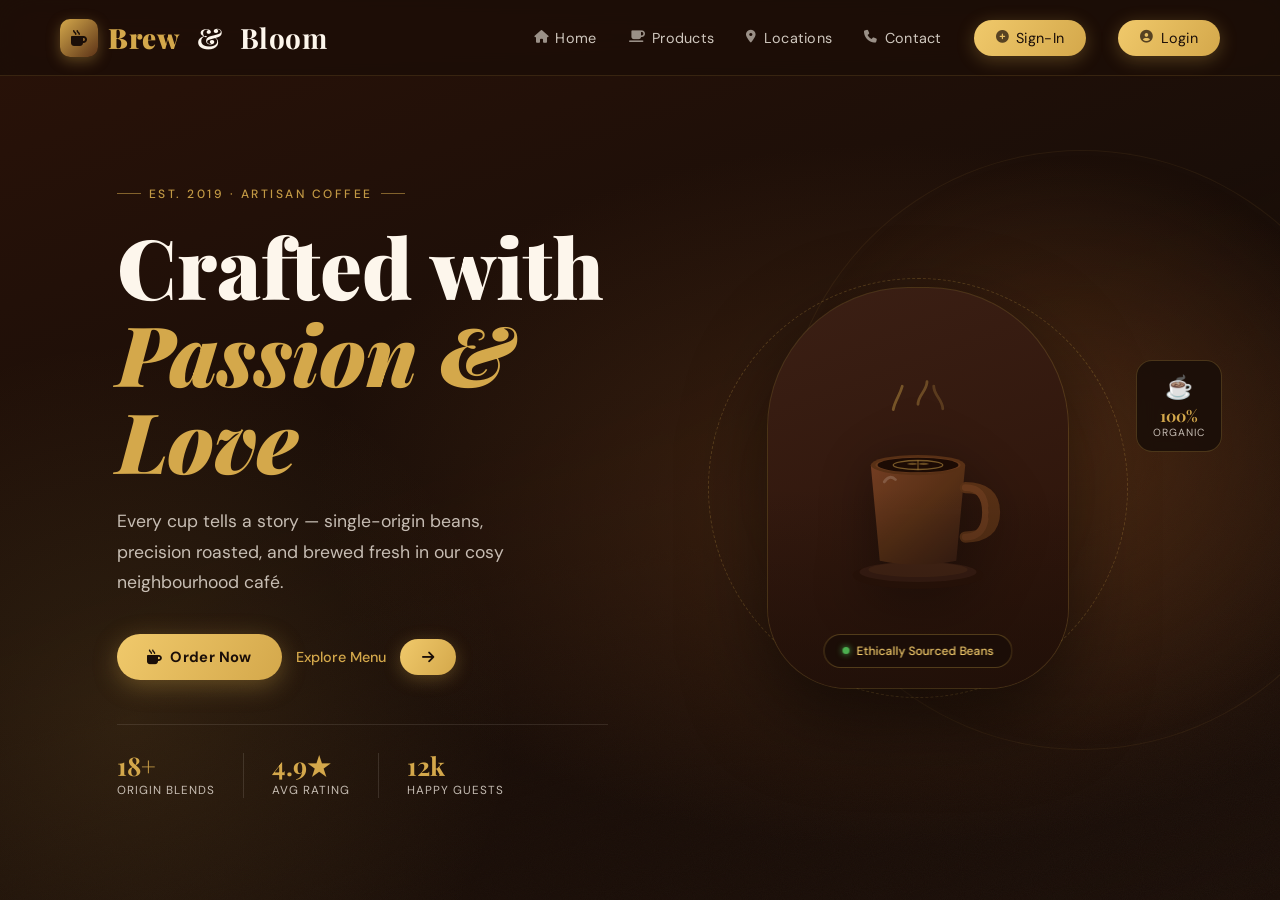
==== index.html @ ac739aab "Add files via upload" ====
<!doctype html>
<html lang="en">
<head>
  <meta charset="UTF-8" />
  <meta name="viewport" content="width=device-width, initial-scale=1.0" />
  <title>Brew & Bloom</title>

  <!-- Font Awesome -->
  <link rel="stylesheet"
    href="https://cdnjs.cloudflare.com/ajax/libs/font-awesome/6.5.0/css/all.min.css"/>

  <!-- Google Fonts -->
  <link href="https://fonts.googleapis.com/css2?family=Playfair+Display:ital,wght@0,700;0,900;1,700&family=DM+Sans:wght@300;400;500&display=swap" rel="stylesheet">

<link rel="stylesheet" href="style.css">
</head>
<body>

<!-- ────────── NAVBAR ────────── -->
<nav class="nav">
  <a class="brand" href="#">
    <span class="icon-wrap"><i class="fa-solid fa-mug-hot"></i></span>
    Brew <span>&nbsp;&amp;&nbsp;</span><span>Bloom</span>
  </a>

  <input type="checkbox" id="toggle">
  <label for="toggle" class="menu-icon" aria-label="Toggle menu">
    <span></span><span></span><span></span>
  </label>

  <ul class="menu">
    <li><a href="#"><i class="fa-solid fa-house"></i> Home</a></li>
    <li><a href="#"><i class="fa-solid fa-mug-saucer"></i> Products</a></li>
    <li><a href="#"><i class="fa-solid fa-location-dot"></i> Locations</a></li>
    <li><a href="#"><i class="fa-solid fa-phone"></i> Contact</a></li>
    <li><a href="sign.html" class="btn"><i class="fa fa-plus-circle" aria-hidden="true"></i>Sign-In</a></li>
    <li><a href="login.html" class="btn"><i class="fa-solid fa-circle-user"></i>Login</a></li>
  </ul>
</nav>

<!-- ────────── HERO ────────── -->
<section class="hero">
  <div class="hero-inner">

    <!-- LEFT -->
    <div class="hero-text">
      <p class="eyebrow">Est. 2019 · Artisan Coffee</p>

      <h1 class="hero-title">
        Crafted with<br>
        <em>Passion &amp; Love</em>
      </h1>

      <p class="hero-sub">
        Every cup tells a story — single-origin beans, precision roasted,
        and brewed fresh in our cosy neighbourhood café.
      </p>

      <div class="hero-ctas">
        <a href="order.html" class="cta-primary">
          <i class="fa-solid fa-mug-hot"></i> Order Now
        </a>
        <a href="#" class="cta-secondary">
          Explore Menu<a href="order.html" class="btn"> <i class="fa-solid fa-arrow-right"></i></a>
        </a>
      </div>

      <div class="stats">
        <div class="stat-item">
          <div class="stat-num">18+</div>
          <div class="stat-label">Origin Blends</div>
        </div>
        <div class="stat-divider"></div>
        <div class="stat-item">
          <div class="stat-num">4.9★</div>
          <div class="stat-label">Avg Rating</div>
        </div>
        <div class="stat-divider"></div>
        <div class="stat-item">
          <div class="stat-num">12k</div>
          <div class="stat-label">Happy Guests</div>
        </div>
      </div>
    </div>

    <!-- RIGHT -->
    <div class="hero-visual">
      <div class="ring"></div>
      <div class="glow-blob"></div>

      <div class="img-card">
        <div class="cup-art">
          <!-- Elegant coffee cup SVG illustration -->
          <svg viewBox="0 0 160 200" fill="none" xmlns="http://www.w3.org/2000/svg">
            <!-- Steam wisps -->
            <path d="M58 30 C58 22, 66 18, 66 10" stroke="#D4A84B" stroke-width="2.5" stroke-linecap="round" opacity="0.6">
              <animate attributeName="opacity" values="0.6;0.2;0.6" dur="2.5s" repeatCount="indefinite"/>
              <animate attributeName="d" values="M58 30 C58 22, 66 18, 66 10;M58 32 C62 24, 60 18, 66 10;M58 30 C58 22, 66 18, 66 10" dur="2.5s" repeatCount="indefinite"/>
            </path>
            <path d="M80 26 C80 18, 88 14, 88 6" stroke="#D4A84B" stroke-width="2.5" stroke-linecap="round" opacity="0.5">
              <animate attributeName="opacity" values="0.5;0.15;0.5" dur="2s" begin="0.4s" repeatCount="indefinite"/>
            </path>
            <path d="M102 30 C102 22, 94 18, 94 10" stroke="#D4A84B" stroke-width="2.5" stroke-linecap="round" opacity="0.6">
              <animate attributeName="opacity" values="0.6;0.2;0.6" dur="3s" begin="0.8s" repeatCount="indefinite"/>
            </path>

            <!-- Saucer -->
            <ellipse cx="80" cy="178" rx="58" ry="12" fill="#2a1208"/>
            <ellipse cx="80" cy="175" rx="52" ry="9" fill="#3B1F14"/>
            <ellipse cx="80" cy="173" rx="44" ry="6.5" fill="#4a2918"/>

            <!-- Cup body -->
            <path d="M38 80 L46 165 Q80 172 114 165 L122 80 Z" fill="url(#cupGrad)" rx="4"/>

            <!-- Cup rim -->
            <ellipse cx="80" cy="80" rx="42" ry="9" fill="#5C3317"/>
            <ellipse cx="80" cy="80" rx="38" ry="7" fill="#6e3e1e"/>

            <!-- Coffee surface -->
            <ellipse cx="80" cy="80" rx="36" ry="6.5" fill="#1a0a04"/>

            <!-- Latte art (leaf) -->
            <ellipse cx="80" cy="80" rx="22" ry="4" fill="none" stroke="#D4A84B" stroke-width="1.2" opacity="0.55"/>
            <line x1="80" y1="76" x2="80" y2="84" stroke="#D4A84B" stroke-width="1" opacity="0.55"/>
            <path d="M70 79 Q75 77 80 79 Q75 81 70 79" fill="#D4A84B" opacity="0.45"/>
            <path d="M90 79 Q85 77 80 79 Q85 81 90 79" fill="#D4A84B" opacity="0.45"/>

            <!-- Handle -->
            <path d="M122 100 Q148 100 148 122 Q148 144 122 144" stroke="#5C3317" stroke-width="10" fill="none" stroke-linecap="round"/>
            <path d="M122 100 Q140 100 140 122 Q140 144 122 144" stroke="#6e3e1e" stroke-width="6" fill="none" stroke-linecap="round"/>

            <!-- Shine -->
            <path d="M50 95 Q55 88 60 93" stroke="rgba(253,246,236,0.2)" stroke-width="2.5" stroke-linecap="round" fill="none"/>

            <defs>
              <linearGradient id="cupGrad" x1="38" y1="80" x2="122" y2="165" gradientUnits="userSpaceOnUse">
                <stop offset="0%" stop-color="#7a4225"/>
                <stop offset="50%" stop-color="#5C3317"/>
                <stop offset="100%" stop-color="#3B1F14"/>
              </linearGradient>
            </defs>
          </svg>
        </div>

        <div class="badge">
          <span class="badge-dot"></span>
          Ethically Sourced Beans
        </div>
      </div>

      <!-- floating info tag -->
      <div class="float-tag">
        <div class="tag-icon">☕</div>
        <div class="tag-val">100%</div>
        <div class="tag-label">Organic</div>
      </div>
    </div>

  </div>
</section>

</body>
</html>
---- style.css ----
/* ─── RESET & ROOT ─────────────────────────────────── */
    *, *::before, *::after {
      margin: 0; padding: 0;
      box-sizing: border-box;
    }

    :root {
      --gold:        #D4A84B;
      --gold-light:  #F0C96B;
      --gold-pale:   #fdf3dc;
      --brown-deep:  #1A0E08;
      --brown-mid:   #3B1F14;
      --brown-warm:  #5C3317;
      --cream:       #FDF6EC;
      --text-light:  rgba(253,246,236,0.75);
      --nav-h:       76px;
    }

    html { scroll-behavior: smooth; }

    body {
      font-family: 'DM Sans', sans-serif;
      background: var(--brown-deep);
      color: var(--cream);
      overflow-x: hidden;
    }

    /* ─── NOISE OVERLAY ────────────────────────────────── */
    body::before {
      content: '';
      position: fixed; inset: 0;
      background-image: url("data:image/svg+xml,%3Csvg viewBox='0 0 200 200' xmlns='http://www.w3.org/2000/svg'%3E%3Cfilter id='noise'%3E%3CfeTurbulence type='fractalNoise' baseFrequency='0.85' numOctaves='4' stitchTiles='stitch'/%3E%3C/filter%3E%3Crect width='100%25' height='100%25' filter='url(%23noise)' opacity='0.04'/%3E%3C/svg%3E");
      background-size: 180px;
      pointer-events: none;
      z-index: 0;
    }

    /* ─── NAVBAR ───────────────────────────────────────── */
    .nav {
      position: fixed; top: 0; left: 0; right: 0;
      z-index: 1000;
      height: var(--nav-h);
      display: flex;
      align-items: center;
      justify-content: space-between;
      padding: 0 clamp(20px, 5vw, 60px);
      background: rgba(26,14,8,0.82);
      backdrop-filter: blur(18px) saturate(160%);
      border-bottom: 1px solid rgba(212,168,75,0.15);
      transition: background 0.4s;
    }

    /* brand */
    .brand {
      font-family: 'Playfair Display', serif;
      font-size: clamp(1.35rem, 3vw, 1.75rem);
      font-weight: 900;
      color: var(--gold);
      letter-spacing: 0.5px;
      display: flex;
      align-items: center;
      gap: 10px;
      text-decoration: none;
      flex-shrink: 0;
    }

    .brand .icon-wrap {
      width: 38px; height: 38px;
      background: linear-gradient(135deg, var(--gold), var(--brown-warm));
      border-radius: 10px;
      display: grid; place-items: center;
      font-size: 1rem;
      color: var(--brown-deep);
      box-shadow: 0 4px 14px rgba(212,168,75,0.35);
    }

    .brand span { color: var(--cream); font-weight: 700; }

    /* hamburger */
    #toggle { display: none; }

    .menu-icon {
      display: none;
      flex-direction: column;
      gap: 5px;
      cursor: pointer;
      padding: 6px;
      z-index: 1100;
    }

    .menu-icon span {
      display: block;
      width: 26px; height: 2px;
      background: var(--gold);
      border-radius: 2px;
      transition: transform 0.35s, opacity 0.35s, width 0.35s;
      transform-origin: left center;
    }

    #toggle:checked ~ .menu-icon span:nth-child(1) { transform: rotate(43deg) translateY(-1px); }
    #toggle:checked ~ .menu-icon span:nth-child(2) { opacity: 0; width: 0; }
    #toggle:checked ~ .menu-icon span:nth-child(3) { transform: rotate(-43deg) translateY(1px); }

    /* menu list */
    .menu {
      display: flex;
      align-items: center;
      gap: clamp(12px, 2.5vw, 32px);
      list-style: none;
    }

    .menu a {
      text-decoration: none;
      color: rgba(253,246,236,0.8);
      font-size: 0.9rem;
      font-weight: 400;
      letter-spacing: 0.3px;
      display: flex;
      align-items: center;
      gap: 7px;
      transition: color 0.25s;
      position: relative;
    }

    .menu a:not(.btn)::after {
      content: '';
      position: absolute; bottom: -3px; left: 0;
      width: 0; height: 1.5px;
      background: var(--gold);
      transition: width 0.3s ease;
    }

    .menu a:not(.btn):hover { color: var(--gold); }
    .menu a:not(.btn):hover::after { width: 100%; }

    .menu a i { font-size: 0.8rem; opacity: 0.7; }

    /* CTA button */
    .btn {
      background: linear-gradient(120deg, var(--gold-light), var(--gold));
      padding: 9px 22px;
      border-radius: 50px;
      color: var(--brown-deep) !important;
      font-weight: 600;
      font-size: 0.88rem;
      letter-spacing: 0.3px;
      box-shadow: 0 4px 18px rgba(212,168,75,0.3);
      transition: transform 0.25s, box-shadow 0.25s !important;
    }

    .btn:hover {
      transform: translateY(-2px) scale(1.03) !important;
      box-shadow: 0 8px 28px rgba(212,168,75,0.45) !important;
    }

    .btn::after { display: none !important; }

    /* ─── HERO ─────────────────────────────────────────── */
    .hero {
      position: relative;
      min-height: 100svh;
      padding-top: var(--nav-h);
      display: flex;
      align-items: center;
      overflow: hidden;
    }

    /* layered background */
    .hero::before {
      content: '';
      position: absolute; inset: 0;
      background:
        radial-gradient(ellipse 70% 60% at 70% 55%, rgba(92,51,23,0.55) 0%, transparent 65%),
        radial-gradient(ellipse 50% 70% at 10% 80%, rgba(212,168,75,0.12) 0%, transparent 60%),
        linear-gradient(160deg, #2a1208 0%, #1A0E08 45%, #12080400 100%);
      z-index: 0;
    }

    /* decorative ring */
    .hero::after {
      content: '';
      position: absolute;
      width: min(600px, 90vw);
      aspect-ratio: 1;
      border-radius: 50%;
      right: -8%;
      top: 50%;
      transform: translateY(-50%);
      background: radial-gradient(circle, rgba(92,51,23,0.45) 0%, transparent 70%);
      border: 1px solid rgba(212,168,75,0.08);
      z-index: 0;
    }

    .hero-inner {
      position: relative; z-index: 1;
      width: 100%;
      max-width: 1200px;
      margin: 0 auto;
      padding: 0 clamp(24px, 6vw, 80px);
      display: grid;
      grid-template-columns: 1fr 1fr;
      align-items: center;
      gap: clamp(30px, 5vw, 80px);
    }

    /* ─── LEFT CONTENT ─────────────────────────────────── */
    .hero-text { animation: fadeUp 0.9s ease both; }

    .eyebrow {
      display: inline-flex;
      align-items: center;
      gap: 8px;
      font-size: 0.75rem;
      font-weight: 500;
      letter-spacing: 2.5px;
      text-transform: uppercase;
      color: var(--gold);
      margin-bottom: 20px;
      opacity: 0.9;
    }

    .eyebrow::before, .eyebrow::after {
      content: '';
      display: block;
      width: 24px; height: 1px;
      background: var(--gold);
      opacity: 0.6;
    }

    .hero-title {
      font-family: 'Playfair Display', serif;
      font-size: clamp(2.8rem, 6.5vw, 5.2rem);
      font-weight: 900;
      line-height: 1.05;
      margin-bottom: 22px;
      color: var(--cream);
    }

    .hero-title em {
      font-style: italic;
      color: var(--gold);
      display: block;
    }

    .hero-sub {
      font-size: clamp(0.95rem, 1.6vw, 1.1rem);
      color: var(--text-light);
      line-height: 1.75;
      max-width: 420px;
      margin-bottom: 36px;
    }

    .hero-ctas {
      display: flex;
      flex-wrap: wrap;
      gap: 14px;
      align-items: center;
    }

    .cta-primary {
      text-decoration: none;
      background: linear-gradient(120deg, var(--gold-light), var(--gold));
      color: var(--brown-deep);
      font-weight: 700;
      font-size: 0.92rem;
      padding: 13px 30px;
      border-radius: 50px;
      letter-spacing: 0.4px;
      box-shadow: 0 6px 24px rgba(212,168,75,0.35);
      transition: transform 0.25s, box-shadow 0.25s;
      display: inline-flex;
      align-items: center;
      gap: 8px;
    }

    .cta-primary:hover {
      transform: translateY(-3px);
      box-shadow: 0 12px 32px rgba(212,168,75,0.5);
    }

    .cta-secondary {
      text-decoration: none;
      color: var(--gold);
      font-weight: 500;
      font-size: 0.9rem;
      display: inline-flex;
      align-items: center;
      gap: 8px;
      transition: gap 0.25s;
    }

    .cta-secondary:hover { gap: 13px; }

    /* stats row */
    .stats {
      display: flex;
      gap: 28px;
      margin-top: 44px;
      padding-top: 28px;
      border-top: 1px solid rgba(253,246,236,0.1);
    }

    .stat-item { text-align: left; }

    .stat-num {
      font-family: 'Playfair Display', serif;
      font-size: 1.6rem;
      font-weight: 700;
      color: var(--gold);
      line-height: 1;
      margin-bottom: 3px;
    }

    .stat-label {
      font-size: 0.73rem;
      letter-spacing: 1px;
      text-transform: uppercase;
      color: var(--text-light);
    }

    .stat-divider {
      width: 1px;
      align-self: stretch;
      background: rgba(253,246,236,0.12);
    }

    /* ─── RIGHT IMAGE ──────────────────────────────────── */
    .hero-visual {
      position: relative;
      display: flex;
      justify-content: center;
      align-items: center;
      animation: fadeUp 0.9s 0.2s ease both;
    }

    /* spinning ring */
    .ring {
      position: absolute;
      width: min(420px, 90%);
      aspect-ratio: 1;
      border-radius: 50%;
      border: 1px dashed rgba(212,168,75,0.25);
      animation: spin 24s linear infinite;
    }

    .ring::before {
      content: '';
      position: absolute;
      width: 10px; height: 10px;
      background: var(--gold);
      border-radius: 50%;
      top: 6%; left: 50%;
      transform: translateX(-50%);
      box-shadow: 0 0 12px var(--gold);
    }

    @keyframes spin { to { transform: rotate(360deg); } }

    /* glow blob */
    .glow-blob {
      position: absolute;
      width: 60%;
      aspect-ratio: 1;
      background: radial-gradient(circle, rgba(212,168,75,0.18) 0%, transparent 70%);
      border-radius: 50%;
      filter: blur(30px);
    }

    /* image card */
    .img-card {
      position: relative;
      z-index: 2;
      width: min(300px, 75vw);
      aspect-ratio: 3/4;
      border-radius: 140px 140px 80px 80px;
      overflow: hidden;
      box-shadow:
        0 0 0 1px rgba(212,168,75,0.2),
        0 30px 80px rgba(0,0,0,0.5),
        inset 0 1px 0 rgba(253,246,236,0.1);
      background: var(--brown-mid);
    }

    /* placeholder cup illustration (CSS art) */
    .cup-art {
      position: absolute;
      inset: 0;
      display: flex;
      align-items: center;
      justify-content: center;
      background: linear-gradient(160deg, #3B1F14 0%, #2a1208 100%);
    }

    .cup-art svg {
      width: 65%;
      max-width: 180px;
      opacity: 0.9;
      filter: drop-shadow(0 12px 28px rgba(0,0,0,0.45));
    }

    /* image overlay gradient */
    .img-card::after {
      content: '';
      position: absolute; inset: 0;
      background: linear-gradient(to top, rgba(26,14,8,0.6) 0%, transparent 50%);
    }

    /* badge chip */
    .badge {
      position: absolute;
      bottom: 20px; left: 50%;
      transform: translateX(-50%);
      z-index: 3;
      background: rgba(26,14,8,0.85);
      backdrop-filter: blur(10px);
      border: 1px solid rgba(212,168,75,0.3);
      border-radius: 40px;
      padding: 8px 18px;
      white-space: nowrap;
      font-size: 0.75rem;
      font-weight: 500;
      color: var(--gold-light);
      display: flex;
      align-items: center;
      gap: 7px;
    }

    .badge-dot {
      width: 7px; height: 7px;
      background: #4CAF50;
      border-radius: 50%;
      box-shadow: 0 0 6px #4CAF50;
      animation: pulse-dot 2s infinite;
    }

    @keyframes pulse-dot {
      0%, 100% { opacity: 1; }
      50%       { opacity: 0.4; }
    }

    /* floating tag */
    .float-tag {
      position: absolute;
      top: 18%; right: -12%;
      z-index: 3;
      background: rgba(26,14,8,0.88);
      backdrop-filter: blur(10px);
      border: 1px solid rgba(212,168,75,0.25);
      border-radius: 16px;
      padding: 12px 16px;
      text-align: center;
      animation: float 4s ease-in-out infinite;
    }

    @keyframes float {
      0%, 100% { transform: translateY(0px); }
      50%       { transform: translateY(-10px); }
    }

    .float-tag .tag-icon {
      font-size: 1.4rem;
      margin-bottom: 3px;
    }

    .float-tag .tag-label {
      font-size: 0.65rem;
      letter-spacing: 1px;
      text-transform: uppercase;
      color: var(--text-light);
    }

    .float-tag .tag-val {
      font-family: 'Playfair Display', serif;
      font-size: 1rem;
      font-weight: 700;
      color: var(--gold);
    }

    /* ─── ANIMATIONS ───────────────────────────────────── */
    @keyframes fadeUp {
      from { opacity: 0; transform: translateY(30px); }
      to   { opacity: 1; transform: translateY(0); }
    }

    /* ─── RESPONSIVE ───────────────────────────────────── */
    @media (max-width: 768px) {
      .menu-icon { display: flex; }

      .menu {
        position: fixed;
        inset: 0;
        background: rgba(20,10,5,0.97);
        backdrop-filter: blur(20px);
        flex-direction: column;
        justify-content: center;
        gap: 0;
        transform: translateX(100%);
        transition: transform 0.4s cubic-bezier(0.77,0,0.18,1);
        padding: 0;
        z-index: 999;
      }

      #toggle:checked ~ .menu {
        transform: translateX(0);
      }

      .menu li {
        width: 100%;
        text-align: center;
        border-bottom: 1px solid rgba(253,246,236,0.06);
        animation: none;
      }

      .menu a {
        display: flex;
        justify-content: center;
        padding: 18px 20px;
        font-size: 1.1rem;
      }

      .menu a.btn {
        margin: 24px auto 0;
        width: fit-content;
        display: inline-flex;
      }

      .hero-inner {
        grid-template-columns: 1fr;
        text-align: center;
        padding: 30px 24px 50px;
      }

      .eyebrow { justify-content: center; }

      .hero-sub { margin: 0 auto 32px; }

      .hero-ctas { justify-content: center; }

      .stats { justify-content: center; }

      .hero-visual { order: -1; margin-bottom: 10px; }

      .img-card {
        width: min(220px, 60vw);
      }

      .float-tag { right: -4%; top: 10%; }
    }

    @media (max-width: 420px) {
      .stats { gap: 16px; }
      .float-tag { display: none; }
    }
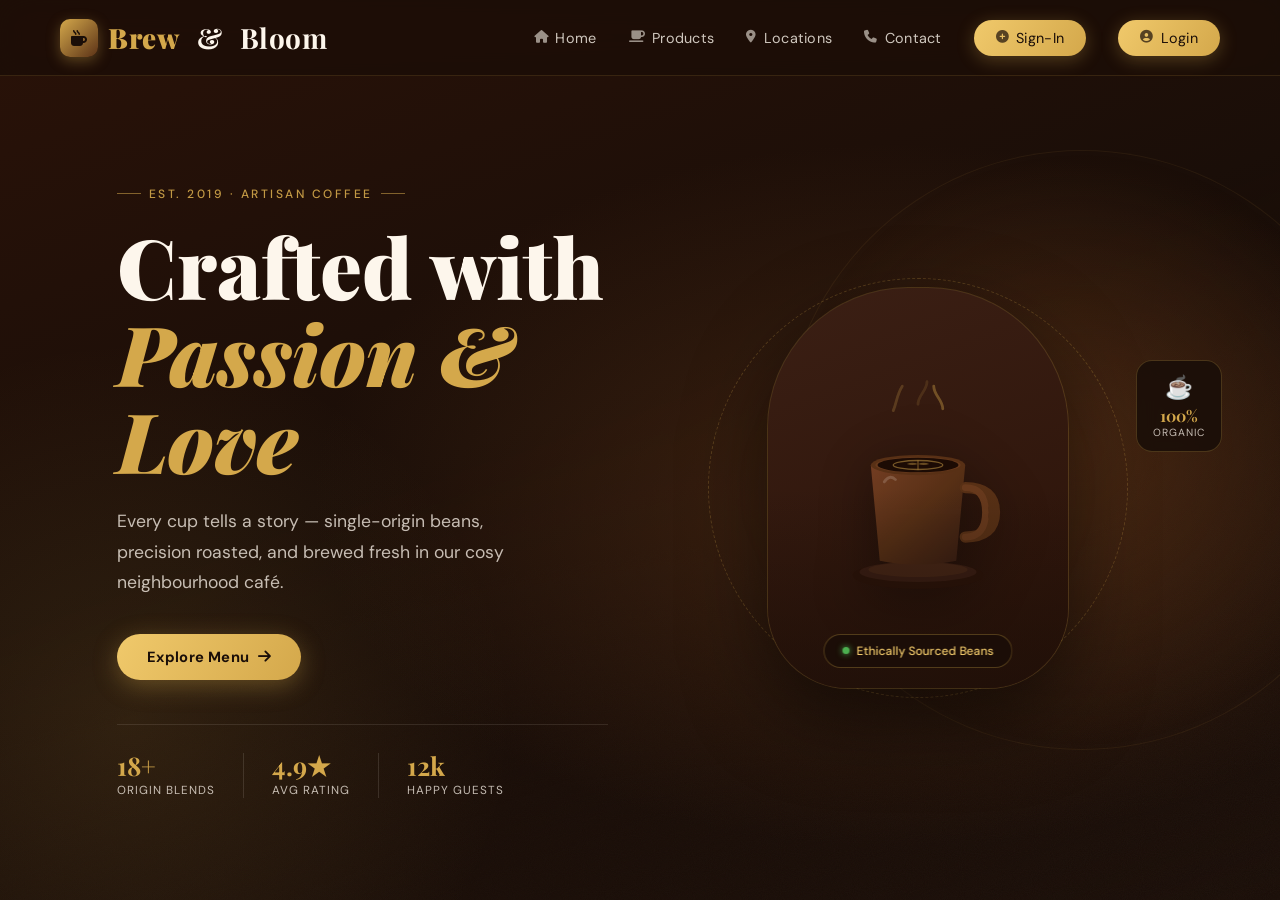
==== commit 41da96b4: "Update links and improve navigation in index.html" ====
--- a/index.html
+++ b/index.html
@@ -12,13 +12,13 @@
   <!-- Google Fonts -->
   <link href="https://fonts.googleapis.com/css2?family=Playfair+Display:ital,wght@0,700;0,900;1,700&family=DM+Sans:wght@300;400;500&display=swap" rel="stylesheet">
 
-<link rel="stylesheet" href="style.css">
+  <link rel="stylesheet" href="style.css">
 </head>
 <body>
 
 <!-- ────────── NAVBAR ────────── -->
 <nav class="nav">
-  <a class="brand" href="#">
+  <a class="brand" href="index.html">
     <span class="icon-wrap"><i class="fa-solid fa-mug-hot"></i></span>
     Brew <span>&nbsp;&amp;&nbsp;</span><span>Bloom</span>
   </a>
@@ -29,8 +29,8 @@
   </label>
 
   <ul class="menu">
-    <li><a href="#"><i class="fa-solid fa-house"></i> Home</a></li>
-    <li><a href="#"><i class="fa-solid fa-mug-saucer"></i> Products</a></li>
+    <li><a href="index.html"><i class="fa-solid fa-house"></i> Home</a></li>
+    <li><a href="menu.html"><i class="fa-solid fa-mug-saucer"></i> Products</a></li>
     <li><a href="#"><i class="fa-solid fa-location-dot"></i> Locations</a></li>
     <li><a href="#"><i class="fa-solid fa-phone"></i> Contact</a></li>
     <li><a href="sign.html" class="btn"><i class="fa fa-plus-circle" aria-hidden="true"></i>Sign-In</a></li>
@@ -57,11 +57,8 @@
       </p>
 
       <div class="hero-ctas">
-        <a href="order.html" class="cta-primary">
-          <i class="fa-solid fa-mug-hot"></i> Order Now
-        </a>
-        <a href="#" class="cta-secondary">
-          Explore Menu<a href="order.html" class="btn"> <i class="fa-solid fa-arrow-right"></i></a>
+        <a href="menu.html" class="cta-primary">
+          Explore Menu <i class="fa-solid fa-arrow-right"></i>
         </a>
       </div>
 
@@ -110,7 +107,7 @@
             <ellipse cx="80" cy="173" rx="44" ry="6.5" fill="#4a2918"/>
 
             <!-- Cup body -->
-            <path d="M38 80 L46 165 Q80 172 114 165 L122 80 Z" fill="url(#cupGrad)" rx="4"/>
+            <path d="M38 80 L46 165 Q80 172 114 165 L122 80 Z" fill="url(#cupGrad)"/>
 
             <!-- Cup rim -->
             <ellipse cx="80" cy="80" rx="42" ry="9" fill="#5C3317"/>
